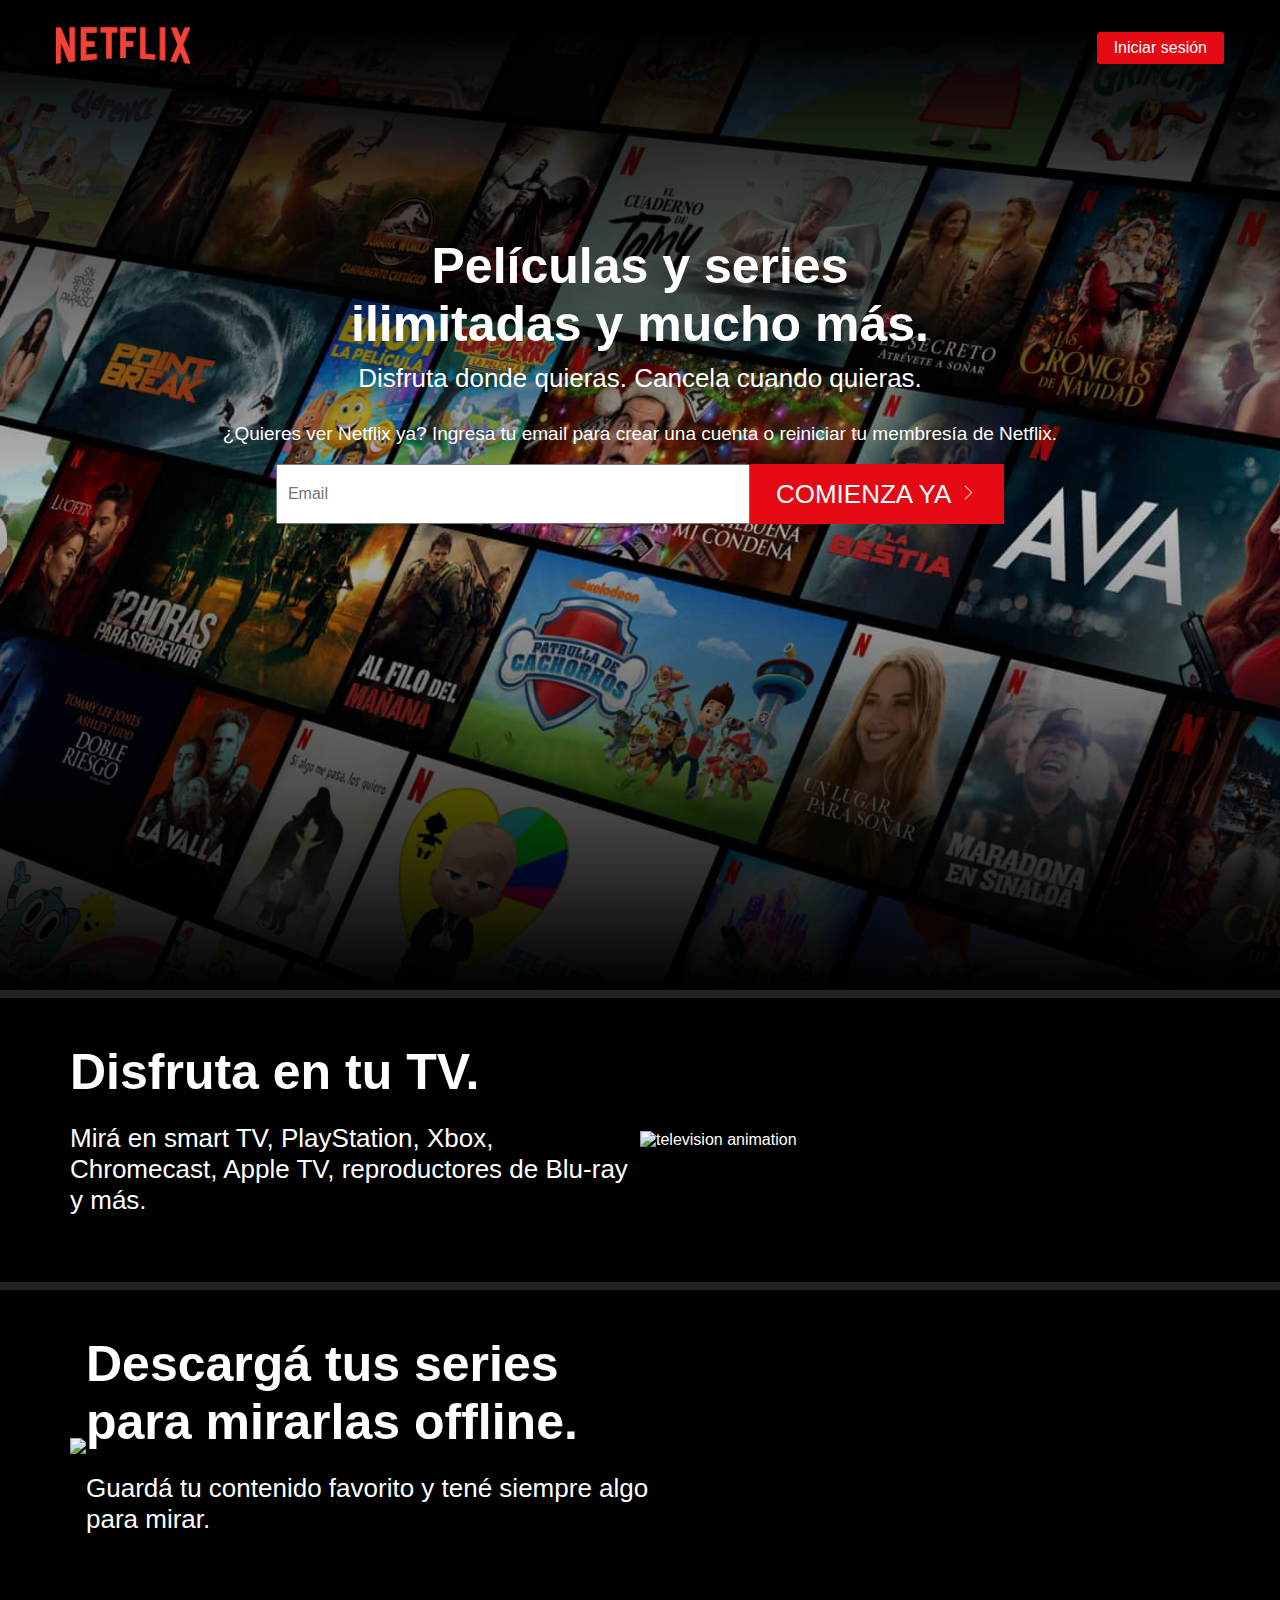
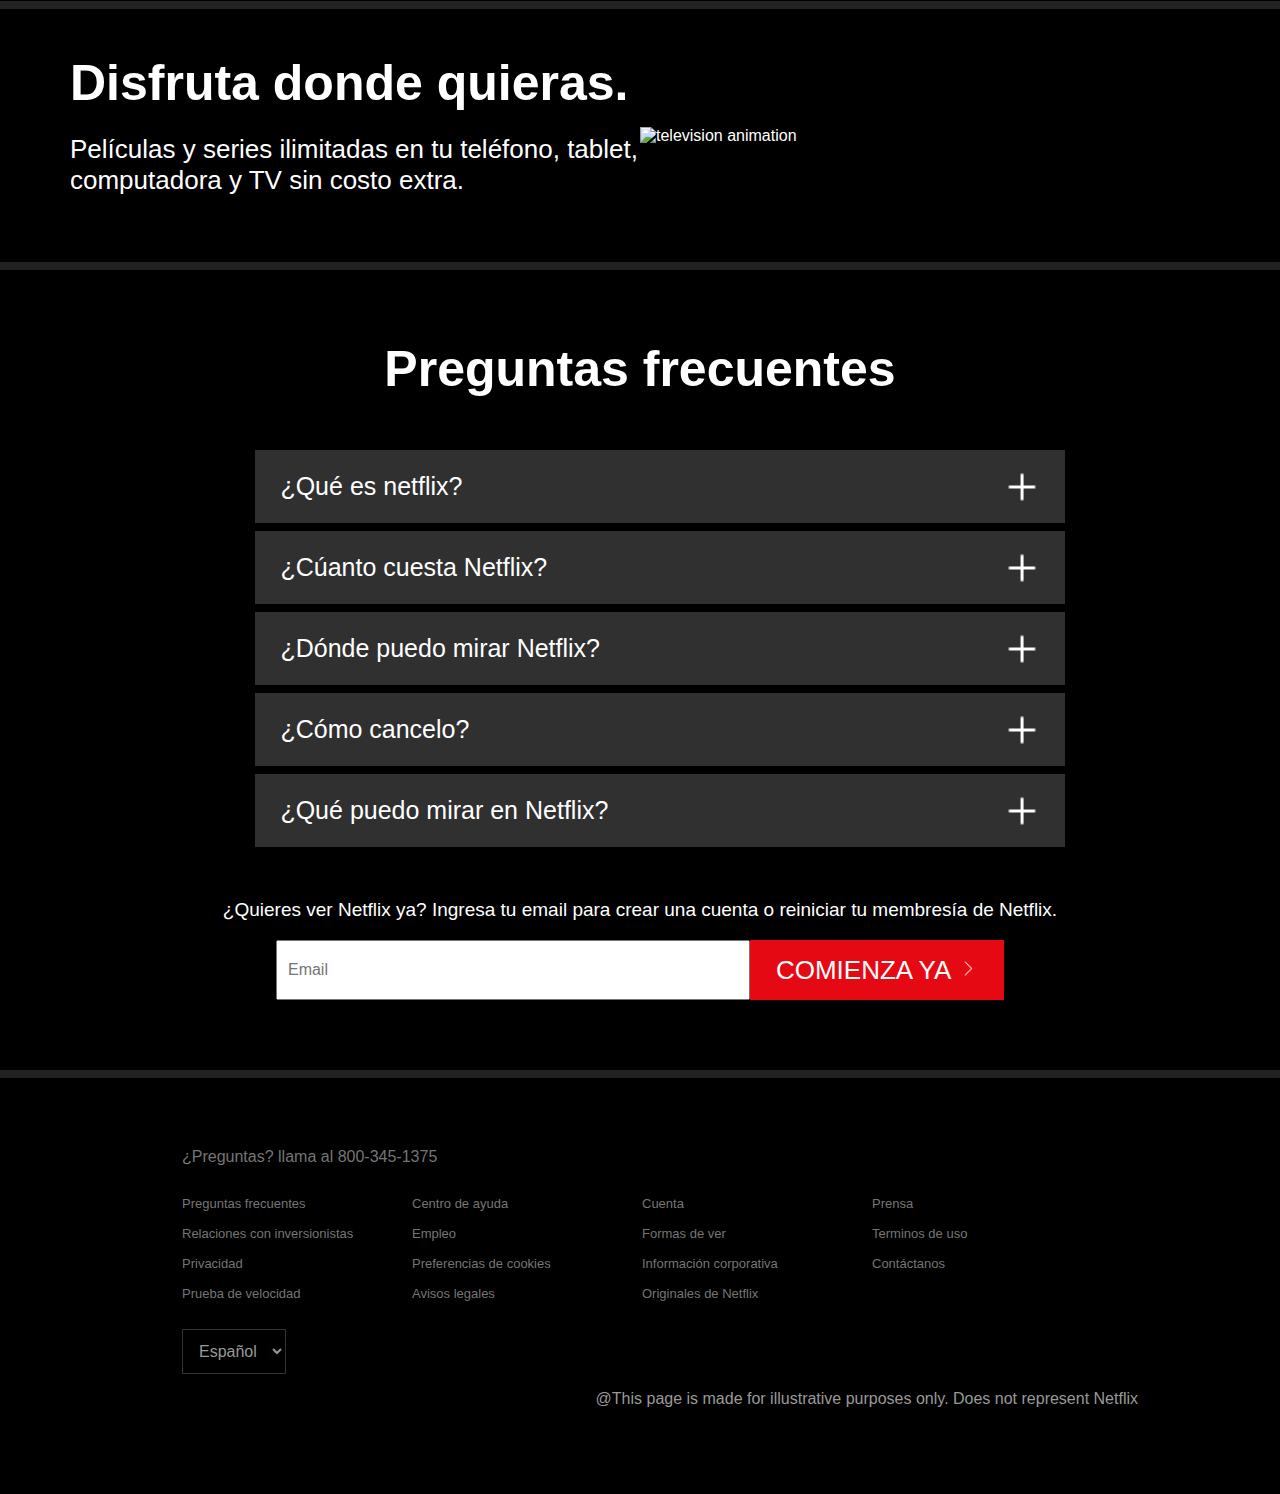
==== index.html @ 9f48a29c "agregando estructura y estilos a la pagina de registro y login" ====
<!DOCTYPE html>
<html lang="en">
<head>
    <meta charset="UTF-8">
    <meta name="viewport" content="width=device-width, initial-scale=1.0">
    <link rel="stylesheet" href="./css/index-style.css">
    <title>Netflix</title>
</head>
<body>
    <section class="welcome__container">
        <div class="main-header">
            <img class="main-header__img" src="./img/icons8-netflix-144.png" class="logotype" alt="netflix">
            <a class="main-header__login" href="./html/login.html">Iniciar sesión</a>
        </div>
        <div class="welcome__container--details">
            <h1 class="welcome__container--title">Películas y series <br> ilimitadas y mucho más.</h1>
            <h2 class="welcome__container--description">Disfruta donde quieras. Cancela cuando quieras.</h2>
            <form action="./html/signup.html" class="welcome__form">
                <h3 class="welcome__form--title">¿Quieres ver Netflix ya? Ingresa tu email para crear una cuenta o reiniciar tu membresía de Netflix.</h3>
                <label for="id_email" class="welcome__form--email">
                    <input class="welcome__form--input" type="email" placeholder="Email" required>
                    <button class="welcome__form--btn" type="submit" class="welcome__form--btn">
                        COMIENZA YA
                        <img class="welcome__btn--icons" src="./img/icons8-más-de-50.png"> 
                    </button>
                </label>
            </form>
        </div>
    </section>
    <section class="description-netflix__container">
        <div class="description-netflix">
            <div class="description-netflix--text">
                <h1 class="description-netflix--title">Disfruta en tu TV.</h1>
                <h2 class="description-netflix--details">Mirá en smart TV, PlayStation, Xbox, Chromecast, Apple TV, reproductores de Blu-ray y más.</h2>
            </div>
                <img class="descrition-netflix--image" src="https://assets.nflxext.com/ffe/siteui/acquisition/ourStory/fuji/desktop/tv.png" alt="television animation">
        </div>
        <div class="description-netflix">
            <img class="descrition-netflix--image" src="https://assets.nflxext.com/ffe/siteui/acquisition/ourStory/fuji/desktop/mobile-0819.jpg">
            <div class="description-netflix--text">
                <h1 class="description-netflix--title">Descargá tus series para mirarlas offline.</h1>
                <h2 class="description-netflix--details">Guardá tu contenido favorito y tené siempre algo para mirar.</h2>
            </div>
        </div>
        <div class="description-netflix">
            <div class="description-netflix--text">
                <h1 class="description-netflix--title">Disfruta donde quieras.</h1>
                <h2 class="description-netflix--details">Películas y series ilimitadas en tu teléfono, tablet, computadora y TV sin costo extra.</h2>
            </div>
                <img class="descrition-netflix--image" src="https://assets.nflxext.com/ffe/siteui/acquisition/ourStory/fuji/desktop/device-pile.png" alt="television animation">
        </div>
    </section>
    <section class="preguntas-frecuentes__container">
        <div class="preguntas-frecuentes__carta">
            <h1 class="preguntas-frecuentes__carta--title">Preguntas frecuentes</h1>
            <ul class="preguntas-frecuentes__list">
                <li class="preguntas-frecuentes__list--item">
                    <button class="preguntas-frecuentes__list--btn">
                        ¿Qué es netflix?
                        <img class="preguntas-frecuentes__list--image" src="../img/icons8-positivo.png" alt="mas">
                    </button>
                    <ul >
                        <li> 
                                Netflix es un servicio de streaming que ofrece una gran
                                variedad de películas, series y documentales premiados en casi 
                                cualquier pantalla conectada a internet.
                                Todo lo que quieras mirar, sin límites ni comerciales,
                                a un costo muy accesible. Siempre hay algo nuevo por descubrir, 
                                ¡y todas las semanas se agregan más películas y series
                        </li>
                    </ul>
                </li>
                <li class="preguntas-frecuentes__list--item">
                    <button class="preguntas-frecuentes__list--btn">
                        ¿Cúanto cuesta Netflix?
                        <img class="preguntas-frecuentes__list--image" src="../img/icons8-positivo.png" alt="mas">
                    </button>
                    <ul>
                            Disfrutá Netflix en tu smartphone, tablet, smart TV,
                            laptop o dispositivo de streaming, todo por una tarifa plana mensual.
                            Planes desde $ 199 hasta $ 449 por mes (sin impuestos incluidos). 
                            Sin costos adicionales ni contratos.
                    </ul>
                </li>
                <li class="preguntas-frecuentes__list--item">
                    <button class="preguntas-frecuentes__list--btn">
                        ¿Dónde puedo mirar Netflix?
                        <img class="preguntas-frecuentes__list--image" src="../img/icons8-positivo.png" alt="mas">
                    </button>
                    <ul>
                        <li>
                                Mirá donde quieras, cuando quieras y en todos los dispositivos 
                                que quieras. Iniciá sesión en tu cuenta de Netflix para mirar 
                                contenido al instante a través de netflix.com desde tu computadora 
                                personal o en cualquier dispositivo con conexión a internet que cuente 
                                con la app de Netflix, como smart TV, smartphones, tablets,
                                reproductores multimedia y consolas de juegos.
                                Además, podés descargar tus series favoritas con iOS, Android o la app 
                                para Windows 10. Con la función de descarga, podés mirar donde vayas y 
                                sin conexión a internet. Llevá Netflix con vos adonde sea.
                        </li>
                    </ul>
                </li>
                <li class="preguntas-frecuentes__list--item">
                    <button class="preguntas-frecuentes__list--btn">
                        ¿Cómo cancelo?
                        <img class="preguntas-frecuentes__list--image" src="../img/icons8-positivo.png" alt="mas">
                    </button>
                    <ul>
                        <li>
                                Netflix es flexible. Sin contratos molestos ni compromisos. 
                                Cancelá la membresía online con solo dos clics. 
                                No hay cargos por cancelación. Empieza y termina cuando vos quieras.

                        </li>
                    </ul>
                </li>
                <li class="preguntas-frecuentes__list--item">
                    <button class="preguntas-frecuentes__list--btn">
                        ¿Qué puedo mirar en Netflix?
                        <img class="preguntas-frecuentes__list--image" src="../img/icons8-positivo.png" alt="mas">
                    </button>
                    <ul>
                        <li>
                                Netflix tiene un amplio catálogo de películas, series, documentales, 
                                animes, originales premiados y más. Todo lo que quieras mirar, 
                                cuando quieras.
                        </li>
                    </ul>
                </li>
            </ul>
            <form action="./signup.html" class="welcome__form">
                <h3 class="welcome__form--title">¿Quieres ver Netflix ya? Ingresa tu email para crear una cuenta o reiniciar tu membresía de Netflix.</h3>
                <label for="id_email" class="welcome__form--email">
                    <input class="welcome__form--input" type="email" placeholder="Email" required>
                    <button class="welcome__form--btn" type="submit" class="welcome__form--btn">
                        COMIENZA YA
                        <img class="welcome__btn--icons" src="../img/icons8-más-de-50.png" alt=""> 
                    </button>
                </label>
            </form>
        </div>
    </section>
    <footer class="footer">
        <p class="footer__title">
            ¿Preguntas? llama al 
            <a href="/#">800-345-1375</a> 
        </p>
        <ul class="footer__list">
            <li class="footer__list--item">
                <a href="/#">Preguntas frecuentes</a>
            </li>
            <li class="footer__list--item">
                <a href="/#">Centro de ayuda</a>
            </li>
            <li class="footer__list--item">
                <a href="/#">Cuenta</a>
            </li>
            <li class="footer__list--item">
                <a href="/#">Prensa</a>
            </li>
            <li class="footer__list--item">
                <a href="/#">Relaciones con inversionistas</a>
            </li>
            <li class="footer__list--item">
                <a href="/#">Empleo</a>
            </li>
            <li class="footer__list--item">
                <a href="/#">Formas de ver</a>
            </li>
            <li class="footer__list--item">
                <a href="/#">Terminos de uso</a>
            </li>
            <li class="footer__list--item">
                <a href="/#">Privacidad</a>
            </li>
            <li class="footer__list--item">
                <a href="/#">Preferencias de cookies</a>
            </li>
            <li class="footer__list--item">
                <a href="/#">Información corporativa</a>
            </li>
            <li class="footer__list--item">
                <a href="/#">Contáctanos</a>
            </li>
            <li class="footer__list--item">
                <a href="/#">Prueba de velocidad</a>
            </li>
            <li class="footer__list--item">
                <a href="/#">Avisos legales</a>
            </li>
            <li class="footer__list--item">
                <a href="/#">Originales de Netflix</a>
            </li>
        </ul>
        <div>
        <select class="idioma" name="idioma" id="idioma">
            <option value="spanish" data-lenguaje="es">Español</option>
            <option value="english" data-lenguaje="in">Inglés</option>
        </select>
        <p class="footer__clarification">@This page is made for illustrative purposes only. Does not represent Netflix</p>
    </footer>
    <script src="../js/"></script>
</body>
</html>
---- css/index-style.css ----
body {
    margin: 0;
    background-color: black;
    color: #FFF;
    font-family: Arial, Helvetica, sans-serif;
}

.welcome__container {
    width: 100%;
    height: 110vh; 
    background-image: linear-gradient(to top,rgba(0,0,0,.999) 0,rgba(0,0,0,0) 50%,rgba(0,0,0,.999) 97%), url("../img/background-img-netflix-index.jpg");
    background-size: cover;
    border-bottom: solid 8px #222;
}

.main-header {
    display: flex;
    justify-content: space-between;
    height: 87px;
    margin: 0 56px;
    align-items: center;
    background-color: transparent;
}

.main-header__img {
    height: 134px;
    width: 134px;
    padding: 0; 
}

.main-header__login {
    text-decoration: none;
    background: #e50914;
    color: white;
    padding: 7px 17px;
    border-radius: 3px;
    margin: 8px 0px 0px;
    line-height: normal;
}

.welcome__container--details {
    display: flex;
    flex-direction: column;
    align-items: center;
    margin: auto;
    max-width: 950px;
    text-align: center;
    padding: 150px 0;
    align-self: center;
    width: 100%;
}

.welcome__container--title {
    font-size: 50px;
    margin:0 100px 0 100PX;
    padding: 0;
    font-weight: bold;
}

.welcome__container--description {
    font-size: 26px;
    margin: 10px;
}


.welcome__form--title {
    font-size: 19px;
    font-weight: 100;
}

.welcome__container--description {
    font-weight: 400;
}

.welcome__form--email {
    display: flex;
    justify-content: center;
}

.welcome__form--input {
    max-height: 55px;
    width: 450px;
    outline: none;
    padding: 10px;
    font-size: 16px;
}

.welcome__form--btn {
    height: 60px;
    padding: 0 26px;
    margin-right: 0px;
    background-color:  #e50914;
    border: none;
    border-top-right-radius: 1px ;
    color: #FFF;
    font-weight: 400;
    font-size: 26px;  
}

.welcome__form--btn:hover {
    background-color: red;
}

.welcome__btn--icons {
    height: 21px;
}


.description-netflix {
    display: flex;
    border-bottom: solid 8px #222;
    height: 100%;
    align-items: center;
    padding: 45px 70px; 
}

.description-netflix--text {
    width: 50%;
}

.description-netflix--title {
    font-size: 50px;
    margin: 0px 0px 8px;
    
}

.description-netflix--details {
    font-weight: 400;
    font-size: 1.625rem;
}

.descrition-netflix--image {
    max-width: 52%;
    max-height: 390px;
}

.preguntas-frecuentes__container {
    margin: auto;
    max-width: 100%;
    border-bottom: solid 8px #222;
}

.preguntas-frecuentes__carta {
    text-align: center;
    margin: auto;
    padding: 70px 45px;
}

.preguntas-frecuentes__carta--title {
    text-align: center;
    font-size: 50px;
    margin: 0px 0px 8px;
}

.preguntas-frecuentes__list {
    width: 68%;
    margin: auto;
    margin-top: 52px;
    margin-bottom: 52px;
}

.preguntas-frecuentes__list--item {
    width: 100%;
    list-style: none;
    margin-bottom: 8px;
}

.preguntas-frecuentes__list--item ul {
    display: none;
    position: absolute;
    background: #303030;
}

.preguntas-frecuentes__list--btn {
    display: flex;
    justify-content: space-between;
    align-items: center;
    width: 100%;
    background-color: #303030;
    color: #FFF;
    border: none;
    padding: 20px 25px;
    cursor: pointer;
    font-weight: 400;
    font-size: 25px;
    height: 73px;
    outline: none;
}

.preguntas-frecuentes__list--image {
    height: 36px;
    width: 36px;
}

.footer {
    padding: 70px 45px;
    margin: 0px 97px;
}

.footer__list {
    display: grid;
    grid-template-columns: repeat(4, 230px);
    grid-template-rows: repeat(4, 30px);  
    font-size: 13px;
}

.footer__title {
    margin: 0 40px 30px;
    color: #757575;
    font-size: 16px;
}

.footer__title a {
    color: #757575;
    text-decoration: none;
}

.footer__title a:hover {
    text-decoration: underline;
}

.footer__list--item {
    list-style: none;
}

.footer__list--item a {
    text-decoration:none;
    color: #757575;
}

.footer__list--item a:hover {
    text-decoration: underline;
}

.idioma {
    margin-left: 40px;
    background: #000;
    color: #999;
    border: 1px solid #333;
    font-size: 16px;
    padding: 12px;
}

.footer__clarification {
    text-align: right;
    color: #999;
}
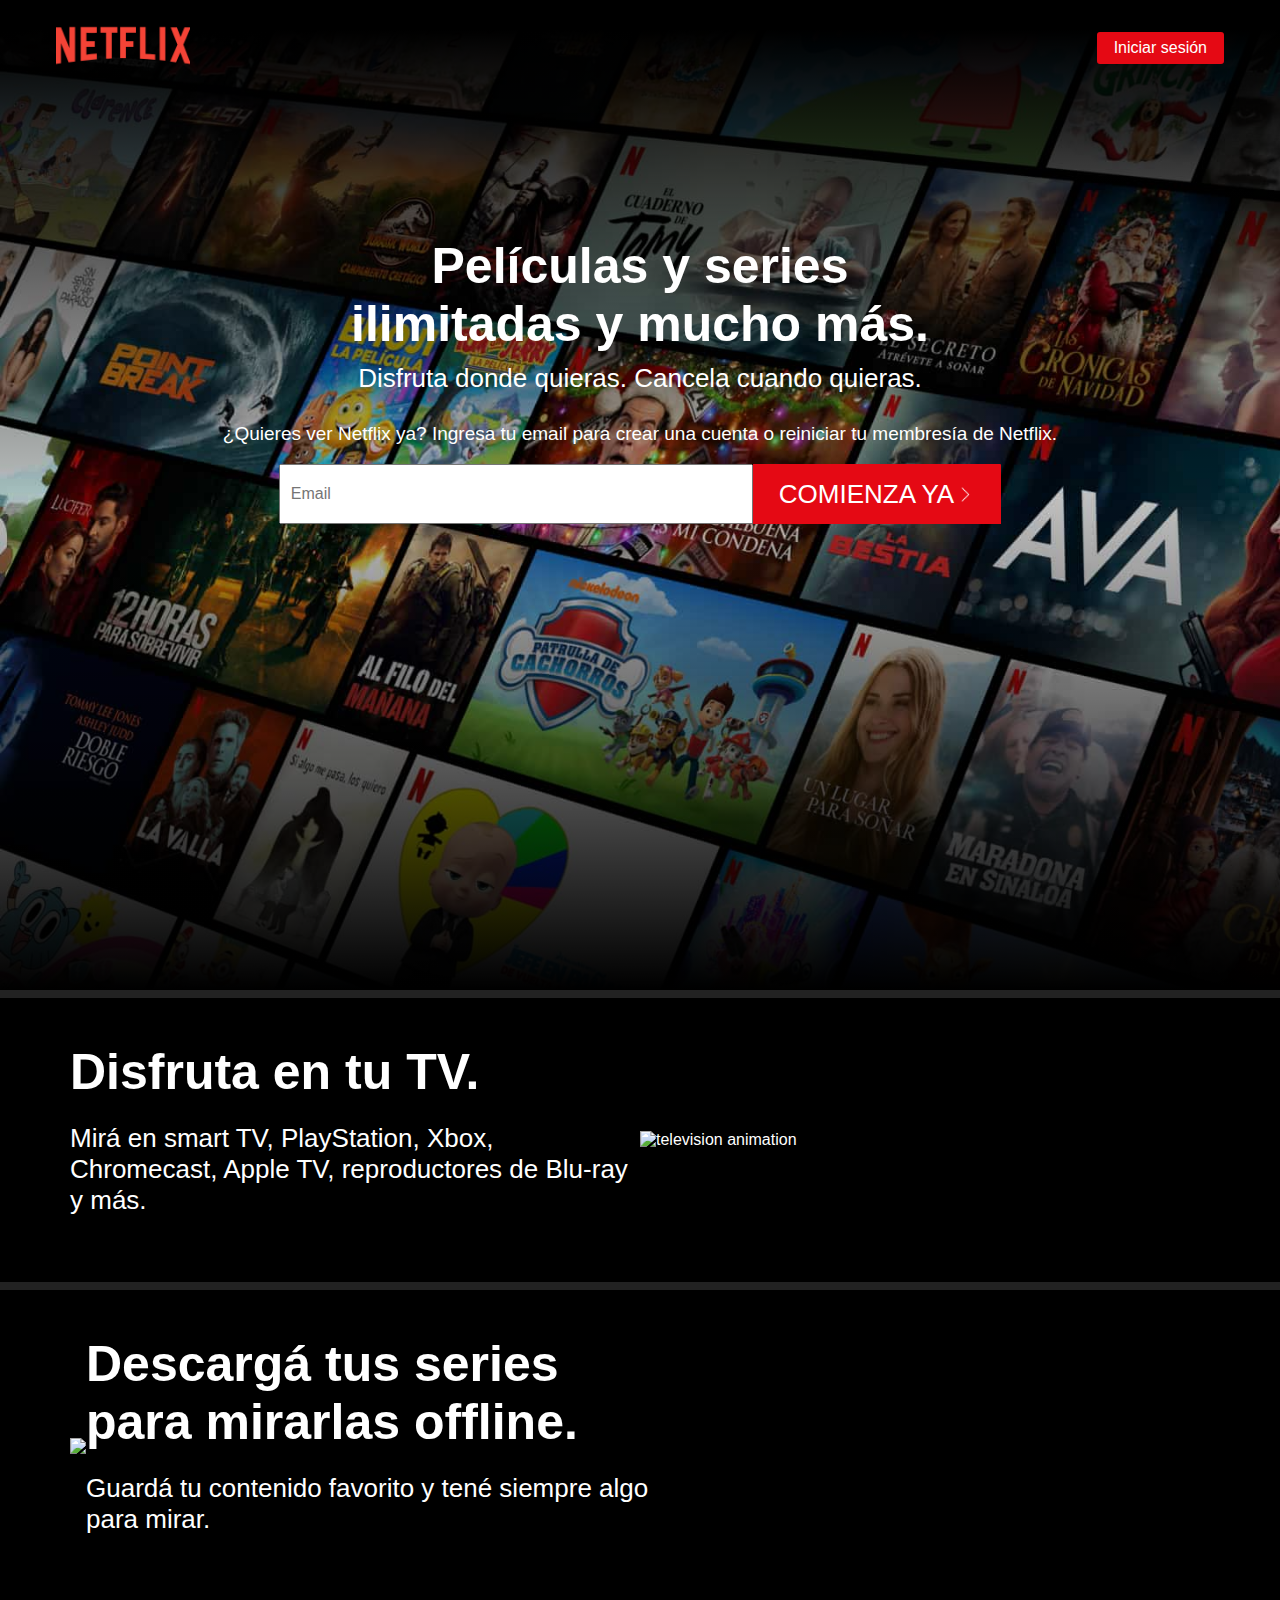
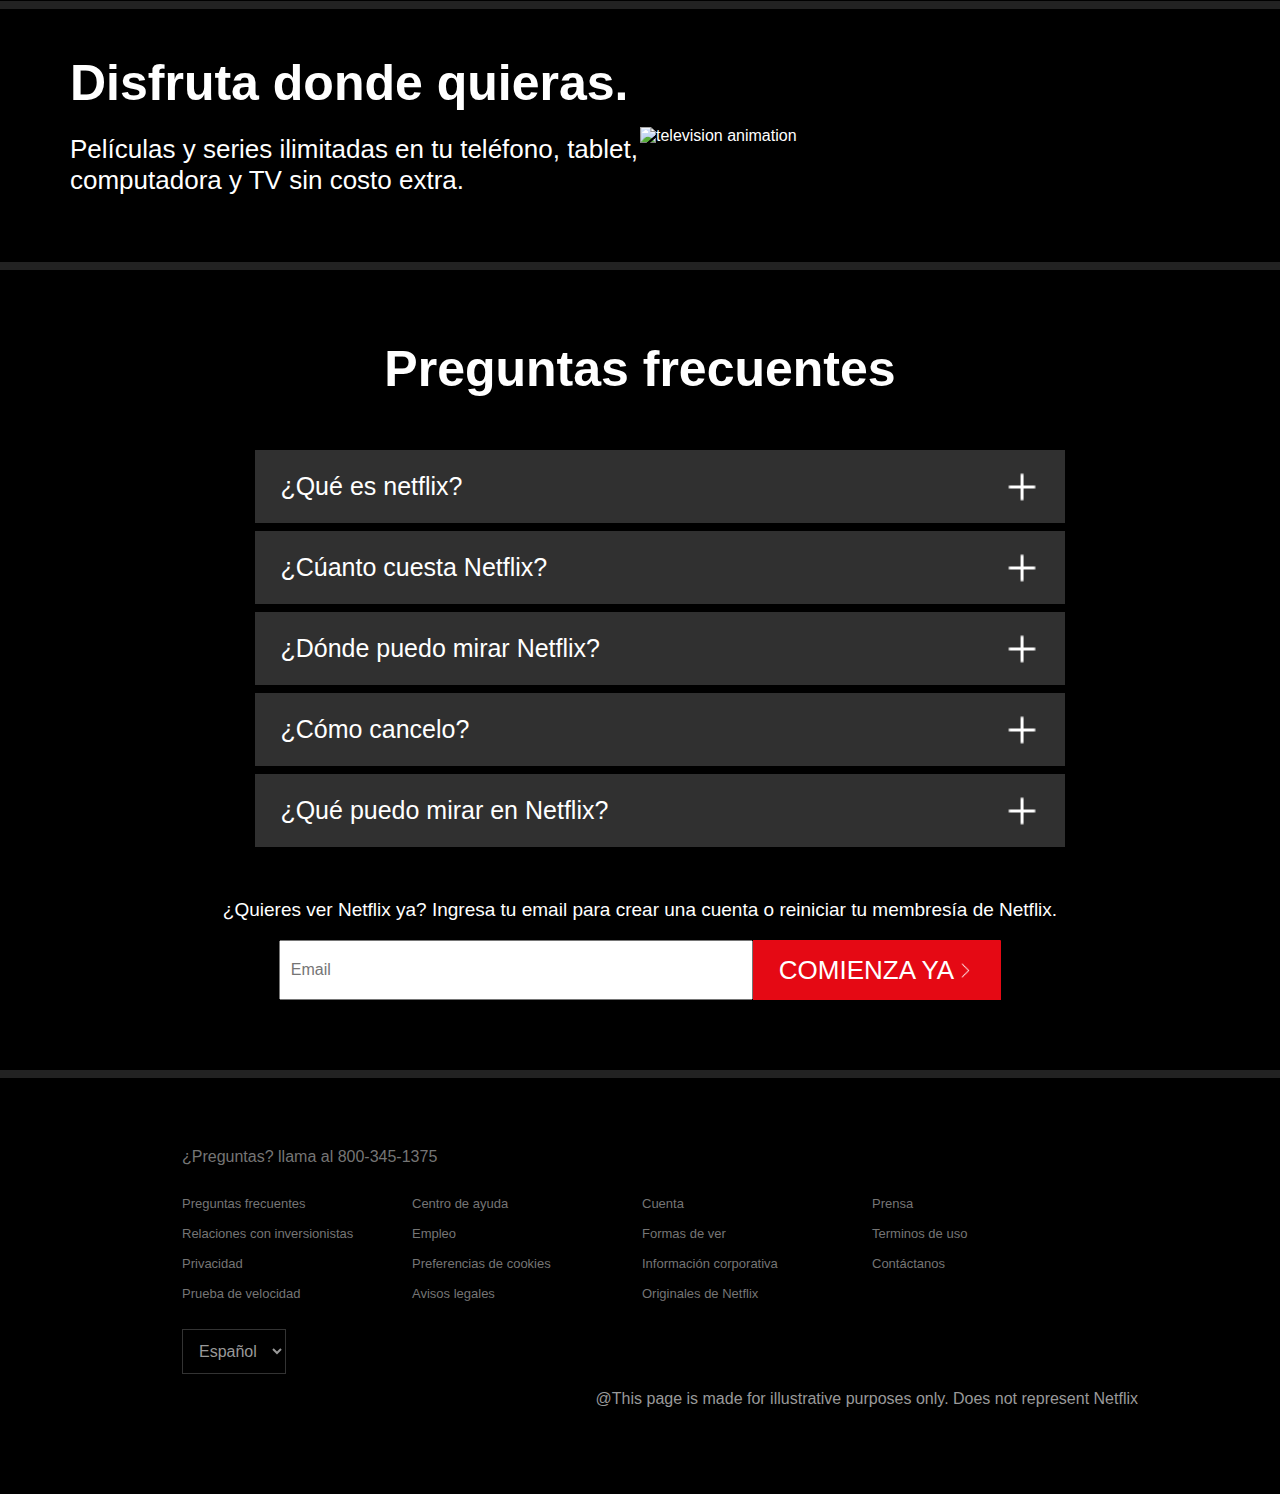
==== commit f080acf8: "arreglando algunos errores" ====
--- a/index.html
+++ b/index.html
@@ -55,46 +55,48 @@
             <h1 class="preguntas-frecuentes__carta--title">Preguntas frecuentes</h1>
             <ul class="preguntas-frecuentes__list">
                 <li class="preguntas-frecuentes__list--item">
-                    <button class="preguntas-frecuentes__list--btn">
+                    <button  class="preguntas-frecuentes__list--btn">
                         ¿Qué es netflix?
-                        <img class="preguntas-frecuentes__list--image" src="../img/icons8-positivo.png" alt="mas">
-                    </button>
-                    <ul >
+                        <img class="preguntas-frecuentes__list--image" src="./img/icons8-positivo.png" alt="mas">
+                    </button>
+                    <ul class="preguntas-frecuentes__list--respuesta">
                         <li> 
                                 Netflix es un servicio de streaming que ofrece una gran
                                 variedad de películas, series y documentales premiados en casi 
-                                cualquier pantalla conectada a internet.
+                                cualquier pantalla conectada a internet. <br> <br>
                                 Todo lo que quieras mirar, sin límites ni comerciales,
                                 a un costo muy accesible. Siempre hay algo nuevo por descubrir, 
-                                ¡y todas las semanas se agregan más películas y series
+                                ¡y todas las semanas se agregan más películas y series!
                         </li>
                     </ul>
                 </li>
                 <li class="preguntas-frecuentes__list--item">
                     <button class="preguntas-frecuentes__list--btn">
                         ¿Cúanto cuesta Netflix?
-                        <img class="preguntas-frecuentes__list--image" src="../img/icons8-positivo.png" alt="mas">
-                    </button>
-                    <ul>
+                        <img class="preguntas-frecuentes__list--image" src="./img/icons8-positivo.png" alt="mas">
+                    </button>
+                    <ul class="preguntas-frecuentes__list--respuesta">
+                        <li>
                             Disfrutá Netflix en tu smartphone, tablet, smart TV,
                             laptop o dispositivo de streaming, todo por una tarifa plana mensual.
                             Planes desde $ 199 hasta $ 449 por mes (sin impuestos incluidos). 
                             Sin costos adicionales ni contratos.
+                        </li>
                     </ul>
                 </li>
                 <li class="preguntas-frecuentes__list--item">
                     <button class="preguntas-frecuentes__list--btn">
                         ¿Dónde puedo mirar Netflix?
-                        <img class="preguntas-frecuentes__list--image" src="../img/icons8-positivo.png" alt="mas">
-                    </button>
-                    <ul>
+                        <img class="preguntas-frecuentes__list--image" src="./img/icons8-positivo.png" alt="mas">
+                    </button>
+                    <ul class="preguntas-frecuentes__list--respuesta">
                         <li>
                                 Mirá donde quieras, cuando quieras y en todos los dispositivos 
                                 que quieras. Iniciá sesión en tu cuenta de Netflix para mirar 
                                 contenido al instante a través de netflix.com desde tu computadora 
                                 personal o en cualquier dispositivo con conexión a internet que cuente 
                                 con la app de Netflix, como smart TV, smartphones, tablets,
-                                reproductores multimedia y consolas de juegos.
+                                reproductores multimedia y consolas de juegos. <br> <br>
                                 Además, podés descargar tus series favoritas con iOS, Android o la app 
                                 para Windows 10. Con la función de descarga, podés mirar donde vayas y 
                                 sin conexión a internet. Llevá Netflix con vos adonde sea.
@@ -104,9 +106,9 @@
                 <li class="preguntas-frecuentes__list--item">
                     <button class="preguntas-frecuentes__list--btn">
                         ¿Cómo cancelo?
-                        <img class="preguntas-frecuentes__list--image" src="../img/icons8-positivo.png" alt="mas">
-                    </button>
-                    <ul>
+                        <img class="preguntas-frecuentes__list--image" src="./img/icons8-positivo.png" alt="mas">
+                    </button>
+                    <ul class="preguntas-frecuentes__list--respuesta">
                         <li>
                                 Netflix es flexible. Sin contratos molestos ni compromisos. 
                                 Cancelá la membresía online con solo dos clics. 
@@ -118,9 +120,9 @@
                 <li class="preguntas-frecuentes__list--item">
                     <button class="preguntas-frecuentes__list--btn">
                         ¿Qué puedo mirar en Netflix?
-                        <img class="preguntas-frecuentes__list--image" src="../img/icons8-positivo.png" alt="mas">
-                    </button>
-                    <ul>
+                        <img class="preguntas-frecuentes__list--image" src="./img/icons8-positivo.png" alt="mas">
+                    </button>
+                    <ul class="preguntas-frecuentes__list--respuesta">
                         <li>
                                 Netflix tiene un amplio catálogo de películas, series, documentales, 
                                 animes, originales premiados y más. Todo lo que quieras mirar, 
@@ -129,13 +131,13 @@
                     </ul>
                 </li>
             </ul>
-            <form action="./signup.html" class="welcome__form">
+            <form action="./html/signup.html" class="welcome__form">
                 <h3 class="welcome__form--title">¿Quieres ver Netflix ya? Ingresa tu email para crear una cuenta o reiniciar tu membresía de Netflix.</h3>
                 <label for="id_email" class="welcome__form--email">
                     <input class="welcome__form--input" type="email" placeholder="Email" required>
                     <button class="welcome__form--btn" type="submit" class="welcome__form--btn">
                         COMIENZA YA
-                        <img class="welcome__btn--icons" src="../img/icons8-más-de-50.png" alt=""> 
+                        <img class="welcome__btn--icons" src="./img/icons8-más-de-50.png" alt=""> 
                     </button>
                 </label>
             </form>
@@ -200,6 +202,6 @@
         </select>
         <p class="footer__clarification">@This page is made for illustrative purposes only. Does not represent Netflix</p>
     </footer>
-    <script src="../js/"></script>
+    <script src="./js/events-index.js"></script>
 </body>
 </html>--- a/css/index-style.css
+++ b/css/index-style.css
@@ -97,6 +97,8 @@
     color: #FFF;
     font-weight: 400;
     font-size: 26px;  
+    display: flex;
+    align-items: center;
 }
 
 .welcome__form--btn:hover {
@@ -167,10 +169,22 @@
     margin-bottom: 8px;
 }
 
-.preguntas-frecuentes__list--item ul {
+.preguntas-frecuentes__list--respuesta {
     display: none;
     position: absolute;
     background: #303030;
+}
+
+.preguntas-frecuentes__list--respuesta-open {
+    display: flex;
+    position: relative;
+    background-color: #303030;
+    list-style: none;
+    padding: 24px;
+    text-align: left;
+    font-size: 20px;
+    line-height: 1.5;
+    border-top: 1px solid #000;
 }
 
 .preguntas-frecuentes__list--btn {
